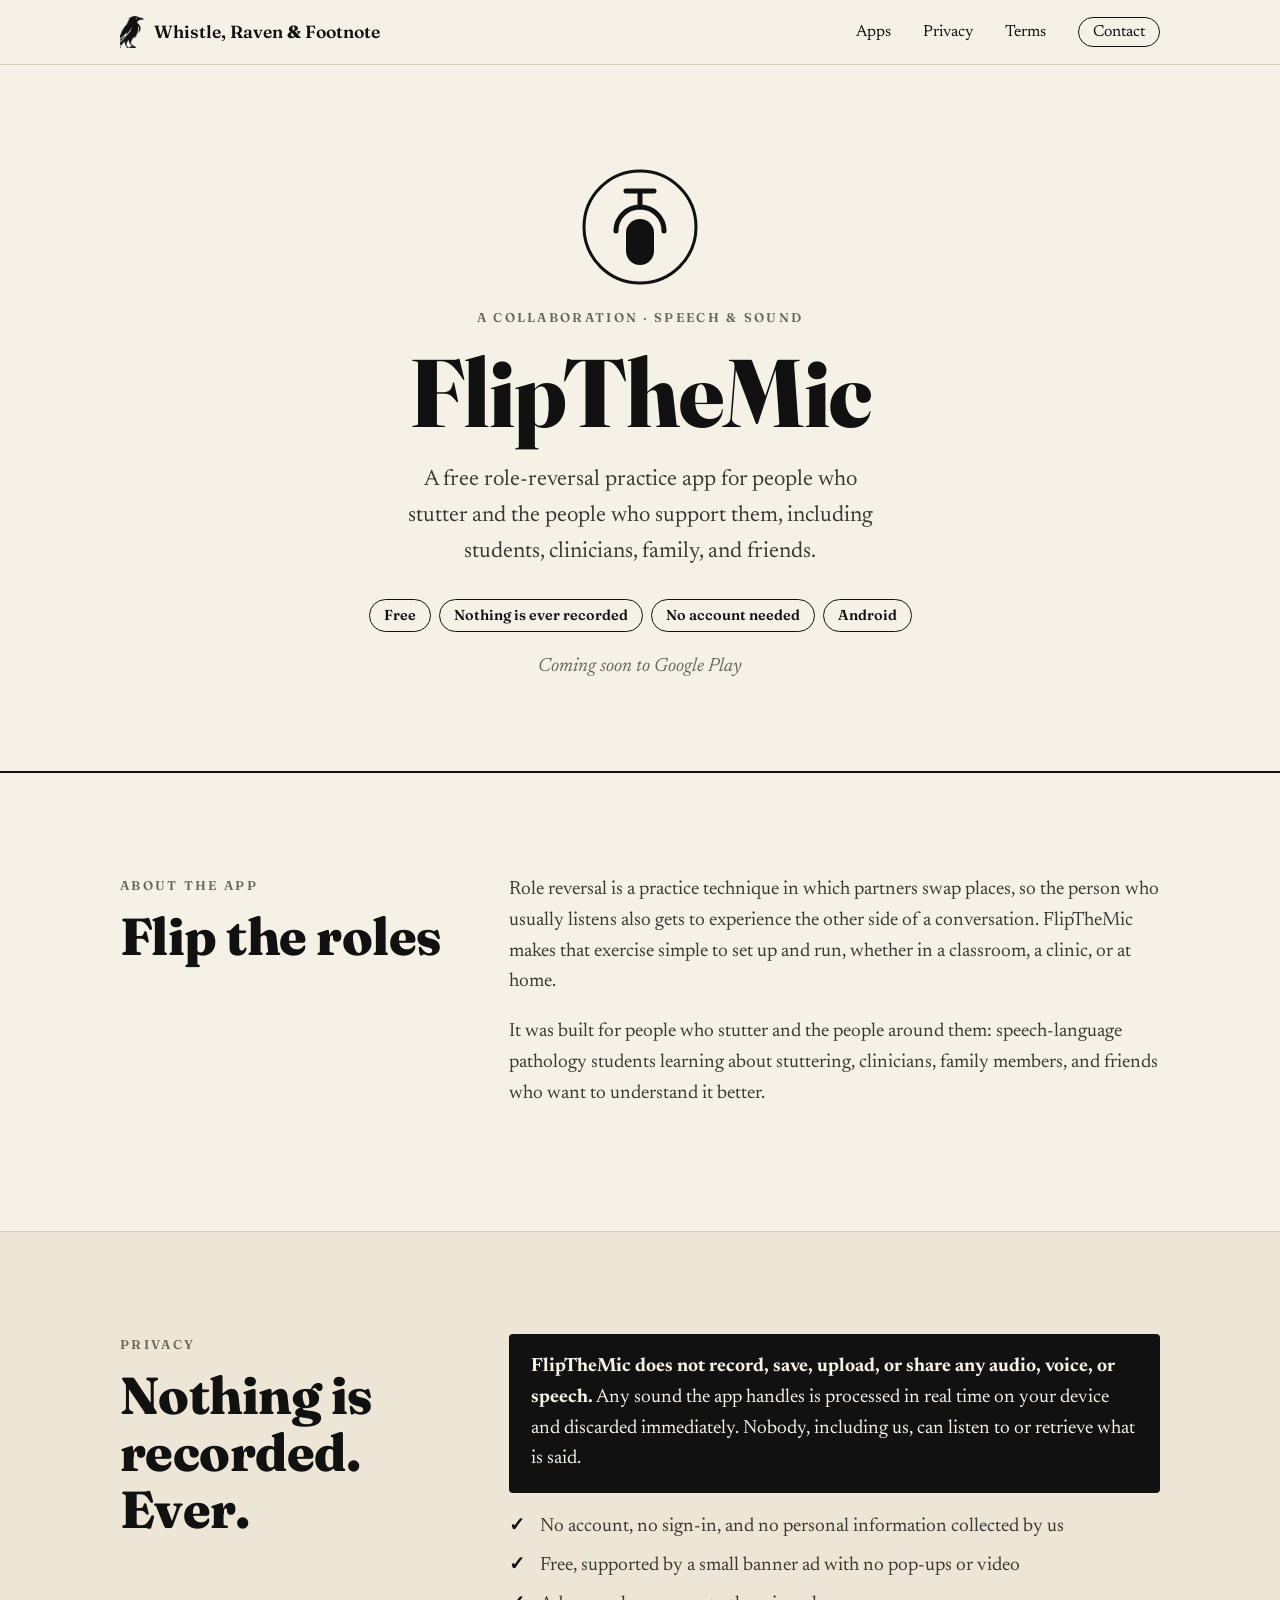
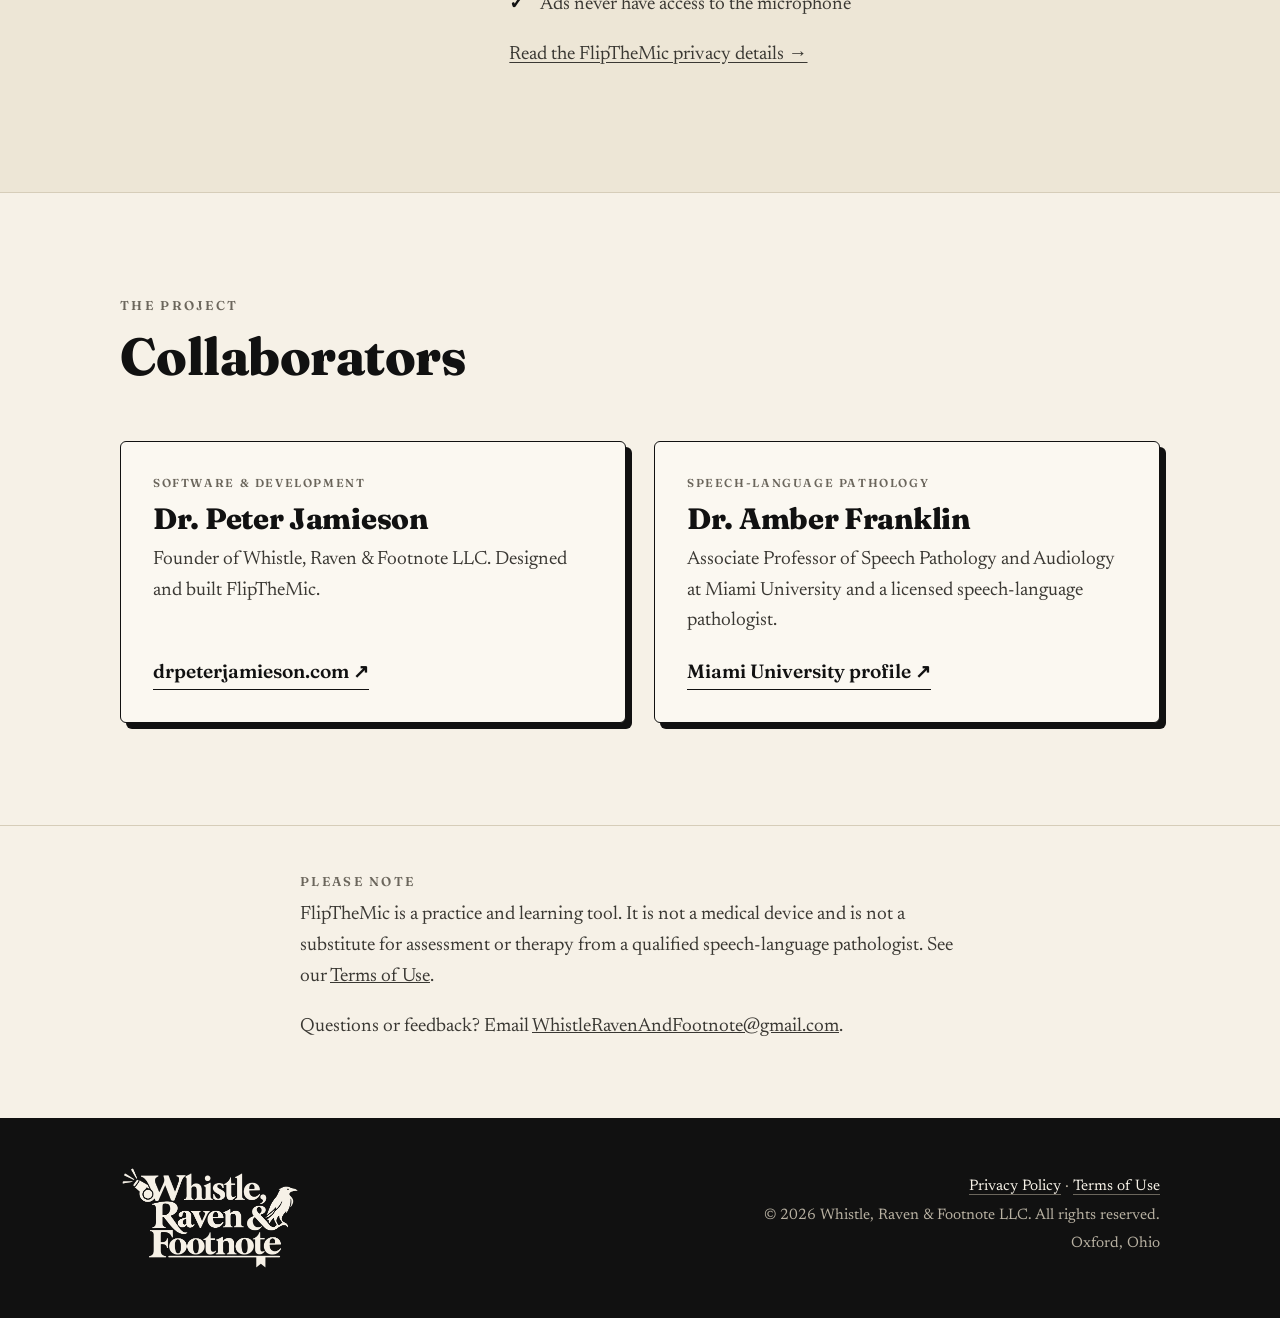
==== flipthemic.html @ cbba22b0 "Add FlipTheMic project page with collaborators Co-Authored-By: Claude Opus 5.5 <noreply@anthropic.co" ====
<!doctype html>
<html lang="en">
<head>
  <meta charset="utf-8">
  <meta name="viewport" content="width=device-width, initial-scale=1">
  <title>FlipTheMic · Whistle, Raven &amp; Footnote</title>
  <meta name="description" content="FlipTheMic is a free role-reversal practice app for people who stutter and the people who support them, built by Dr. Peter Jamieson in collaboration with Dr. Amber Franklin of Miami University.">
  <link rel="canonical" href="https://whistleravenandfootnote.com/flipthemic">
  <meta name="theme-color" content="#f6f1e7">
  <meta property="og:type" content="website">
  <meta property="og:title" content="FlipTheMic">
  <meta property="og:description" content="A free role-reversal practice app for people who stutter and the people who support them. Nothing is ever recorded.">
  <meta property="og:url" content="https://whistleravenandfootnote.com/flipthemic">
  <meta property="og:image" content="https://whistleravenandfootnote.com/assets/og-image.png">
  <link rel="icon" type="image/png" href="/assets/favicon.png">
  <link rel="apple-touch-icon" href="/assets/apple-touch-icon.png">
  <link rel="preconnect" href="https://fonts.googleapis.com">
  <link rel="preconnect" href="https://fonts.gstatic.com" crossorigin>
  <link href="https://fonts.googleapis.com/css2?family=Fraunces:opsz,wght@9..144,400;9..144,600;9..144,800&family=Newsreader:ital,opsz,wght@0,6..72,400;0,6..72,500;1,6..72,400&display=swap" rel="stylesheet">
  <link rel="stylesheet" href="/styles.css">
</head>
<body>
  <a class="skip" href="#main">Skip to content</a>

  <header class="masthead">
    <div class="wrap masthead__inner">
      <a class="brand" href="/" aria-label="Whistle, Raven &amp; Footnote — home">
        <img src="/assets/raven.png" alt="" width="26" height="35">
        <span>Whistle, Raven <em>&amp;</em> Footnote</span>
      </a>
      <nav aria-label="Primary">
        <ul>
          <li class="nav-hide-sm"><a href="/#apps">Apps</a></li>
          <li><a href="/privacy">Privacy</a></li>
          <li><a href="/terms">Terms</a></li>
          <li><a href="/#contact" class="nav-cta">Contact</a></li>
        </ul>
      </nav>
    </div>
  </header>

  <main id="main">
    <!-- Hero -->
    <section class="product-hero">
      <div class="wrap product-hero__inner">
        <div class="product-hero__mark" aria-hidden="true">
          <svg viewBox="0 0 120 120" width="120" height="120">
            <circle cx="60" cy="60" r="56" fill="none" stroke="currentColor" stroke-width="3"/>
            <g transform="rotate(180 60 60)">
              <rect x="46" y="22" width="28" height="46" rx="14" fill="currentColor"/>
              <path d="M36 56 a24 24 0 0 0 48 0" fill="none" stroke="currentColor" stroke-width="5" stroke-linecap="round"/>
              <line x1="60" y1="80" x2="60" y2="94" stroke="currentColor" stroke-width="5" stroke-linecap="round"/>
              <line x1="46" y1="96" x2="74" y2="96" stroke="currentColor" stroke-width="5" stroke-linecap="round"/>
            </g>
          </svg>
        </div>
        <p class="section-label">A collaboration &middot; Speech &amp; sound</p>
        <h1>FlipTheMic</h1>
        <p class="product-hero__lede">A free role-reversal practice app for people who stutter and the people who support them, including students, clinicians, family, and friends.</p>
        <ul class="badges" aria-label="Key facts">
          <li>Free</li>
          <li>Nothing is ever recorded</li>
          <li>No account needed</li>
          <li>Android</li>
        </ul>
        <p class="product-hero__status">Coming soon to Google Play</p>
      </div>
    </section>

    <!-- About -->
    <section class="product-section" aria-labelledby="about-h">
      <div class="wrap product-cols">
        <div>
          <p class="section-label">About the app</p>
          <h2 id="about-h">Flip the roles</h2>
        </div>
        <div class="product-copy">
          <p>Role reversal is a practice technique in which partners swap places, so the person who usually listens also gets to experience the other side of a conversation. FlipTheMic makes that exercise simple to set up and run, whether in a classroom, a clinic, or at home.</p>
          <p>It was built for people who stutter and the people around them: speech-language pathology students learning about stuttering, clinicians, family members, and friends who want to understand it better.</p>
        </div>
      </div>
    </section>

    <!-- Privacy promise -->
    <section class="product-section product-section--tint" aria-labelledby="privacy-h">
      <div class="wrap product-cols">
        <div>
          <p class="section-label">Privacy</p>
          <h2 id="privacy-h">Nothing is recorded. Ever.</h2>
        </div>
        <div class="product-copy">
          <p class="callout"><strong>FlipTheMic does not record, save, upload, or share any audio, voice, or speech.</strong> Any sound the app handles is processed in real time on your device and discarded immediately. Nobody, including us, can listen to or retrieve what is said.</p>
          <ul class="checklist">
            <li>No account, no sign-in, and no personal information collected by us</li>
            <li>Free, supported by a small banner ad with no pop-ups or video</li>
            <li>Ads never have access to the microphone</li>
          </ul>
          <p><a href="/privacy#flipthemic">Read the FlipTheMic privacy details &rarr;</a></p>
        </div>
      </div>
    </section>

    <!-- Collaborators -->
    <section class="product-section" id="collaborators" aria-labelledby="collab-h">
      <div class="wrap">
        <header class="section-head">
          <p class="section-label">The project</p>
          <h2 id="collab-h">Collaborators</h2>
        </header>
        <div class="people">
          <article class="person">
            <p class="app__tag">Software &amp; development</p>
            <h3>Dr. Peter Jamieson</h3>
            <p>Founder of Whistle, Raven &amp; Footnote LLC. Designed and built FlipTheMic.</p>
            <a class="person__link" href="https://drpeterjamieson.com" rel="noopener">drpeterjamieson.com <span aria-hidden="true">&#8599;</span></a>
          </article>
          <article class="person">
            <p class="app__tag">Speech-language pathology</p>
            <h3>Dr. Amber Franklin</h3>
            <p>Associate Professor of Speech Pathology and Audiology at Miami University and a licensed speech-language pathologist.</p>
            <a class="person__link" href="https://miamioh.edu/profiles/cas/amber-franklin.html" rel="noopener">Miami University profile <span aria-hidden="true">&#8599;</span></a>
          </article>
        </div>
      </div>
    </section>

    <!-- Note -->
    <section class="product-section product-section--note" aria-labelledby="note-h">
      <div class="wrap legal__wrap">
        <h2 id="note-h" class="section-label">Please note</h2>
        <p>FlipTheMic is a practice and learning tool. It is not a medical device and is not a substitute for assessment or therapy from a qualified speech-language pathologist. See our <a href="/terms#flipthemic">Terms of Use</a>.</p>
        <p>Questions or feedback? Email <a href="mailto:WhistleRavenAndFootnote@gmail.com?subject=FlipTheMic">WhistleRavenAndFootnote<wbr>@gmail.com</a>.</p>
      </div>
    </section>
  </main>

  <footer class="site-footer">
    <div class="wrap site-footer__inner">
      <a href="/"><img src="/assets/logo-light.png" alt="Whistle, Raven &amp; Footnote" class="site-footer__logo" width="1424" height="826" loading="lazy"></a>
      <div class="site-footer__meta">
        <p class="site-footer__links"><a href="/privacy">Privacy Policy</a> &middot; <a href="/terms">Terms of Use</a></p>
        <p>&copy; 2026 Whistle, Raven &amp; Footnote LLC. All rights reserved.</p>
        <p>Oxford, Ohio</p>
      </div>
    </div>
  </footer>
</body>
</html>
---- styles.css ----
/* Whistle, Raven & Footnote — ink on paper */
:root {
  --paper: #f6f1e7;
  --paper-2: #ede6d6;
  --ink: #111111;
  --ink-2: #3a3833;
  --muted: #6b665c;
  --rule: #d6cdb9;
  --display: "Fraunces", "Cooper Black", Georgia, serif;
  --body: "Newsreader", Georgia, "Times New Roman", serif;
  --wrap: 1120px;
  --gutter: clamp(16px, 4vw, 40px);
}

*, *::before, *::after { box-sizing: border-box; }
html { scroll-behavior: smooth; scroll-padding-top: 80px; }
body {
  margin: 0;
  background: var(--paper);
  color: var(--ink);
  font-family: var(--body);
  font-size: clamp(1.06rem, 0.98rem + 0.3vw, 1.2rem);
  line-height: 1.6;
  -webkit-font-smoothing: antialiased;
  text-rendering: optimizeLegibility;
}
img { max-width: 100%; height: auto; display: block; }
a { color: inherit; }
h1, h2, h3 { font-family: var(--display); line-height: 1.1; margin: 0; font-weight: 800; letter-spacing: -0.01em; }
h2 { font-size: clamp(2rem, 1.5rem + 2.2vw, 3.25rem); }
h3 { font-size: 1.4rem; font-weight: 600; }
p { margin: 0 0 1em; }
::selection { background: var(--ink); color: var(--paper); }

.wrap { max-width: var(--wrap); margin: 0 auto; padding: 0 var(--gutter); }

.skip { position: absolute; left: -999px; top: 8px; background: var(--ink); color: var(--paper); padding: 8px 14px; z-index: 100; }
.skip:focus { left: 8px; }
:focus-visible { outline: 2px solid var(--ink); outline-offset: 3px; }

/* Masthead */
.masthead {
  position: sticky; top: 0; z-index: 10;
  background: color-mix(in srgb, var(--paper) 92%, transparent);
  backdrop-filter: blur(6px);
  border-bottom: 1px solid var(--rule);
}
.masthead__inner { display: flex; align-items: center; justify-content: space-between; gap: 16px; min-height: 64px; }
.brand { display: flex; align-items: center; gap: 10px; text-decoration: none; font-family: var(--display); font-weight: 600; font-size: 1.1rem; white-space: nowrap; }
.brand img { width: 24px; height: auto; }
.brand em { font-style: normal; font-weight: 800; }
nav ul { list-style: none; display: flex; gap: clamp(12px, 2.5vw, 32px); margin: 0; padding: 0; align-items: center; }
nav a { text-decoration: none; font-size: 1rem; position: relative; }
nav a:not(.nav-cta)::after { content: ""; position: absolute; left: 0; right: 0; bottom: -3px; height: 1.5px; background: var(--ink); transform: scaleX(0); transform-origin: left; transition: transform .25s ease; }
nav a:not(.nav-cta):hover::after { transform: scaleX(1); }
.nav-cta { border: 1.5px solid var(--ink); padding: 6px 14px; border-radius: 999px; transition: background .2s, color .2s; }
.nav-cta:hover { background: var(--ink); color: var(--paper); }

/* Hero */
.hero { padding: clamp(48px, 9vw, 120px) 0 clamp(56px, 9vw, 112px); text-align: center; }
.eyebrow { font-family: var(--display); text-transform: uppercase; letter-spacing: .18em; font-size: .8rem; color: var(--muted); margin-bottom: clamp(20px, 4vw, 40px); }
.hero__logo { margin: 0 auto; max-width: 760px; }
.hero__logo img { width: 100%; animation: ink-in 1s ease both; }
.hero__lede { max-width: 38ch; margin: clamp(28px, 5vw, 48px) auto 0; font-size: clamp(1.2rem, 1rem + 0.8vw, 1.5rem); color: var(--ink-2); }
.hero__actions { display: flex; flex-wrap: wrap; gap: 12px; justify-content: center; margin-top: 32px; }
@keyframes ink-in { from { opacity: 0; filter: blur(4px); transform: translateY(6px); } to { opacity: 1; filter: none; transform: none; } }

/* Buttons */
.btn { display: inline-block; font-family: var(--display); font-weight: 600; font-size: 1rem; text-decoration: none; padding: 14px 26px; border-radius: 999px; border: 1.5px solid var(--ink); transition: transform .15s ease, background .2s, color .2s; }
.btn:hover { transform: translateY(-2px); }
.btn--ink { background: var(--ink); color: var(--paper); }
.btn--ghost:hover { background: var(--ink); color: var(--paper); }
.btn--paper { background: var(--paper); color: var(--ink); border-color: var(--paper); overflow-wrap: anywhere; max-width: 100%; }

/* Footnote refs */
.fn-ref { font-size: .62em; line-height: 0; margin-left: 1px; }
.fn-ref a { text-decoration: none; font-family: var(--display); font-weight: 600; padding: 0 2px; border-bottom: 1px solid currentColor; }

/* Section chrome */
.section-label { font-family: var(--display); text-transform: uppercase; letter-spacing: .18em; font-size: .8rem; font-weight: 600; color: var(--muted); margin: 0 0 12px; }
.section-label--light { color: #b8b1a2; }
.section-head { margin-bottom: clamp(32px, 5vw, 56px); }

/* Trio */
.trio { border-top: 2px solid var(--ink); border-bottom: 1px solid var(--rule); padding: clamp(40px, 6vw, 72px) 0; }
.trio .section-label { text-align: center; margin-bottom: 32px; }
.trio__grid { list-style: none; margin: 0; padding: 0; display: grid; grid-template-columns: repeat(3, 1fr); }
.trio__item { padding: 8px clamp(16px, 3vw, 40px); text-align: center; }
.trio__item + .trio__item { border-left: 1px solid var(--rule); }
.numeral { display: block; font-family: var(--display); font-style: italic; color: var(--muted); margin-bottom: 6px; }
.trio__item h3 { font-size: clamp(1.8rem, 1.4rem + 1.2vw, 2.4rem); font-weight: 800; margin-bottom: 12px; }
.trio__item p { color: var(--ink-2); margin: 0; }

/* Services */
.services { padding: clamp(64px, 10vw, 128px) 0; }
.services__list { display: grid; grid-template-columns: repeat(2, 1fr); gap: 0; border-top: 1px solid var(--ink); }
.service { padding: 32px clamp(0px, 2vw, 32px) 32px 0; border-bottom: 1px solid var(--rule); }
.service:nth-child(even) { padding-left: clamp(16px, 3vw, 40px); border-left: 1px solid var(--rule); }
.service h3 { margin-bottom: 10px; }
.service p { color: var(--ink-2); margin: 0; max-width: 46ch; }

/* Approach */
.approach { background: var(--paper-2); padding: clamp(64px, 10vw, 128px) 0; border-top: 1px solid var(--rule); border-bottom: 1px solid var(--rule); }
.steps { list-style: none; counter-reset: step; margin: 0; padding: 0; display: grid; grid-template-columns: repeat(4, 1fr); gap: clamp(20px, 3vw, 40px); }
.steps li { counter-increment: step; border-top: 2px solid var(--ink); padding-top: 18px; }
.steps li::before { content: counter(step, decimal-leading-zero); display: block; font-family: var(--display); font-weight: 800; font-size: 2.6rem; line-height: 1; margin-bottom: 12px; }
.steps h3 { margin-bottom: 8px; }
.steps p { color: var(--ink-2); margin: 0; font-size: .98em; }

/* Founder */
.founder { padding: clamp(64px, 10vw, 128px) 0; }
.founder__inner { display: grid; grid-template-columns: minmax(120px, 260px) 1fr; gap: clamp(32px, 6vw, 88px); align-items: center; }
.founder__mark { justify-self: center; }
.founder__mark img { width: clamp(120px, 18vw, 220px); }
.founder h2 { margin-bottom: 20px; }
.founder p { max-width: 58ch; color: var(--ink-2); }
.founder__sig { font-style: italic; color: var(--muted); }

/* Contact */
.contact { background: var(--ink); color: var(--paper); padding: clamp(64px, 10vw, 120px) 0; text-align: center; }
.contact h2 { margin-bottom: 16px; }
.contact p { color: #d8d1c2; max-width: 46ch; margin-left: auto; margin-right: auto; }
.contact .btn { margin-top: 16px; }
.contact__loc { margin-top: 28px; font-size: .95rem; color: #9d968a !important; }

/* Footnotes */
.footnotes { padding: 40px 0; font-size: .95rem; color: var(--muted); }
.footnotes ol { margin: 0; padding-left: 1.4em; border-top: 1px solid var(--muted); padding-top: 18px; max-width: 64ch; }
.footnotes li { margin-bottom: 6px; }
.footnotes li:target { color: var(--ink); background: var(--paper-2); }
.footnotes a { text-decoration: none; }

/* Footer */
.site-footer { background: var(--ink); color: #b8b1a2; padding: 48px 0; font-size: .95rem; }
.site-footer__inner { display: flex; align-items: center; justify-content: space-between; gap: 24px; flex-wrap: wrap; }
.site-footer__logo { width: 180px; }
.site-footer__meta { text-align: right; }
.site-footer__meta p { margin: 0 0 4px; }

/* Responsive */
@media (max-width: 860px) {
  .steps { grid-template-columns: repeat(2, 1fr); }
}
@media (max-width: 720px) {
  .nav-hide-sm { display: none; }
  nav ul { gap: 14px; }
  .trio__grid { grid-template-columns: 1fr; }
  .trio__item + .trio__item { border-left: 0; border-top: 1px solid var(--rule); padding-top: 28px; margin-top: 20px; }
  .services__list { grid-template-columns: 1fr; }
  .service, .service:nth-child(even) { padding-left: 0; padding-right: 0; border-left: 0; }
  .founder__inner { grid-template-columns: 1fr; text-align: center; }
  .founder p { margin-left: auto; margin-right: auto; }
  .site-footer__inner { flex-direction: column; text-align: center; }
  .site-footer__meta { text-align: center; }
}
@media (max-width: 480px) {
  .steps { grid-template-columns: 1fr; }
  .brand span { font-size: .95rem; }
}
@media (prefers-reduced-motion: reduce) {
  html { scroll-behavior: auto; }
  *, *::before, *::after { animation: none !important; transition: none !important; }
}

/* Footer links */
.site-footer__links a { color: var(--paper); text-decoration: none; border-bottom: 1px solid #6b665c; }
.site-footer__links a:hover { border-color: var(--paper); }
.site-footer a img { display: block; }

/* Legal pages */
nav a[aria-current="page"]::after { transform: scaleX(1); }
.legal { padding: clamp(40px, 7vw, 88px) 0 clamp(56px, 8vw, 96px); }
.legal__wrap { max-width: 760px; }
.legal__head { border-bottom: 2px solid var(--ink); padding-bottom: 24px; margin-bottom: 32px; }
.legal h1 { font-size: clamp(2.4rem, 1.8rem + 3vw, 4rem); margin-bottom: 12px; }
.legal__date { color: var(--muted); font-style: italic; margin: 0; }
.legal h2 { font-size: clamp(1.4rem, 1.2rem + 0.8vw, 1.8rem); margin: 0 0 14px; }
.legal h3 { font-size: 1.2rem; margin: 26px 0 8px; }
.legal section { padding-top: 36px; margin-top: 36px; border-top: 1px solid var(--rule); }
.legal p, .legal li { color: var(--ink-2); }
.legal ul, .legal ol { padding-left: 1.3em; margin: 0 0 1em; }
.legal li { margin-bottom: 6px; }
.legal a { text-decoration-thickness: 1px; text-underline-offset: 3px; }
.legal address { font-style: normal; color: var(--ink-2); line-height: 1.8; }
.legal__summary { background: var(--paper-2); border: 1px solid var(--rule); border-left: 4px solid var(--ink); padding: 24px clamp(18px, 3vw, 32px) 12px; margin-bottom: 32px; }
.legal__summary h2 { font-size: 1.3rem; }
.legal__toc ol { columns: 2; column-gap: 32px; }
.legal__toc li { break-inside: avoid; }
.legal__toc a { text-decoration: none; border-bottom: 1px solid var(--rule); }
.legal__toc a:hover { border-color: var(--ink); }
.callout { background: var(--ink); color: var(--paper) !important; padding: 18px 22px; border-radius: 4px; }
.callout strong { color: var(--paper); }
.caps { font-size: .95em; }
@media (max-width: 560px) { .legal__toc ol { columns: 1; } }

/* Apps */
.apps { padding: clamp(64px, 10vw, 128px) 0; }
.section-sub { color: var(--muted); font-style: italic; margin: 10px 0 0; }
.apps__grid { display: grid; grid-template-columns: repeat(3, 1fr); gap: clamp(16px, 2.5vw, 28px); }
.app { display: flex; flex-direction: column; background: #fbf8f1; border: 1.5px solid var(--ink); border-radius: 6px; padding: clamp(22px, 2.5vw, 30px); box-shadow: 6px 6px 0 var(--ink); transition: transform .2s ease, box-shadow .2s ease; }
.app:hover { transform: translate(-2px, -2px); box-shadow: 8px 8px 0 var(--ink); }
.app__tag { font-family: var(--display); text-transform: uppercase; letter-spacing: .14em; font-size: .72rem; font-weight: 600; color: var(--muted); margin-bottom: 10px; }
.app h3 { font-size: clamp(1.5rem, 1.2rem + 0.8vw, 1.9rem); font-weight: 800; margin-bottom: 12px; }
.app > p { color: var(--ink-2); }
.app__facts { list-style: none; padding: 14px 0 0; margin: auto 0 14px; border-top: 1px solid var(--rule); font-size: .95em; }
.app__facts li { padding-left: 1.2em; position: relative; margin-bottom: 4px; color: var(--ink-2); }
.app__facts li::before { content: "\2014"; position: absolute; left: 0; color: var(--muted); }
.app__links { margin: 0; font-size: .92rem; color: var(--muted); }
.app__links a { color: var(--ink); text-underline-offset: 3px; }

/* Legal strip */
.legal-strip { padding: clamp(40px, 6vw, 64px) 0 0; }
.legal-strip__links { display: grid; grid-template-columns: 1fr 1fr; gap: 16px; }
.legal-strip__links a { display: block; text-decoration: none; border: 1px solid var(--rule); border-left: 4px solid var(--ink); padding: 18px 22px; background: var(--paper-2); transition: border-color .2s, background .2s; }
.legal-strip__links a:hover { background: #e6dcc6; }
.legal-strip__links strong { display: block; font-family: var(--display); font-size: 1.2rem; margin-bottom: 4px; }
.legal-strip__links strong::after { content: " \2192"; }
.legal-strip__links span { color: var(--ink-2); font-size: .95em; }

@media (max-width: 900px) { .apps__grid { grid-template-columns: 1fr; max-width: 560px; margin: 0 auto; } }
@media (max-width: 600px) { .legal-strip__links { grid-template-columns: 1fr; } }
@media (max-width: 400px) { nav a { font-size: .9rem; } .brand span { display: none; } }
.app__credit { font-size: .92em; font-style: italic; color: var(--muted) !important; border-left: 2px solid var(--rule); padding-left: 12px; }
.app__credit a { color: var(--ink); text-underline-offset: 3px; }

/* Product pages */
.product-hero { padding: clamp(48px, 8vw, 104px) 0 clamp(48px, 7vw, 88px); text-align: center; border-bottom: 2px solid var(--ink); }
.product-hero__mark { color: var(--ink); display: flex; justify-content: center; margin-bottom: 20px; }
.product-hero h1 { font-size: clamp(3rem, 2rem + 6vw, 6rem); margin: 4px 0 18px; }
.product-hero__lede { max-width: 40ch; margin: 0 auto; font-size: clamp(1.15rem, 1rem + 0.6vw, 1.4rem); color: var(--ink-2); }
.badges { list-style: none; display: flex; flex-wrap: wrap; justify-content: center; gap: 8px; padding: 0; margin: 28px 0 0; }
.badges li { border: 1.5px solid var(--ink); border-radius: 999px; padding: 4px 14px; font-family: var(--display); font-weight: 600; font-size: .9rem; }
.product-hero__status { margin: 20px 0 0; color: var(--muted); font-style: italic; }
.product-section { padding: clamp(56px, 8vw, 104px) 0; }
.product-section--tint { background: var(--paper-2); border-top: 1px solid var(--rule); border-bottom: 1px solid var(--rule); }
.product-section--note { padding-top: 48px; padding-bottom: 56px; border-top: 1px solid var(--rule); }
.product-section--note p { color: var(--ink-2); }
.product-cols { display: grid; grid-template-columns: minmax(200px, 1fr) 2fr; gap: clamp(24px, 5vw, 72px); }
.product-copy p, .product-copy li { color: var(--ink-2); }
.product-copy a { text-underline-offset: 3px; }
.checklist { list-style: none; padding: 0; margin: 0 0 1em; }
.checklist li { position: relative; padding-left: 1.6em; margin-bottom: 8px; }
.checklist li::before { content: "\2713"; position: absolute; left: 0; font-weight: 700; color: var(--ink); }
.people { display: grid; grid-template-columns: 1fr 1fr; gap: clamp(16px, 2.5vw, 28px); }
.person { background: #fbf8f1; border: 1.5px solid var(--ink); border-radius: 6px; padding: clamp(22px, 2.5vw, 32px); box-shadow: 6px 6px 0 var(--ink); display: flex; flex-direction: column; }
.person h3 { font-size: clamp(1.5rem, 1.2rem + 0.8vw, 1.9rem); font-weight: 800; margin-bottom: 10px; }
.person > p:not(.app__tag) { color: var(--ink-2); }
.person__link { margin-top: auto; align-self: flex-start; font-family: var(--display); font-weight: 600; text-decoration: none; border-bottom: 1.5px solid var(--ink); padding-bottom: 2px; }
.person__link:hover { background: var(--ink); color: var(--paper); }
.app__more { margin: 0 0 10px; }
.app__more a { font-family: var(--display); font-weight: 600; text-decoration: none; border-bottom: 1.5px solid var(--ink); }
@media (max-width: 720px) {
  .product-cols, .people { grid-template-columns: 1fr; }
}
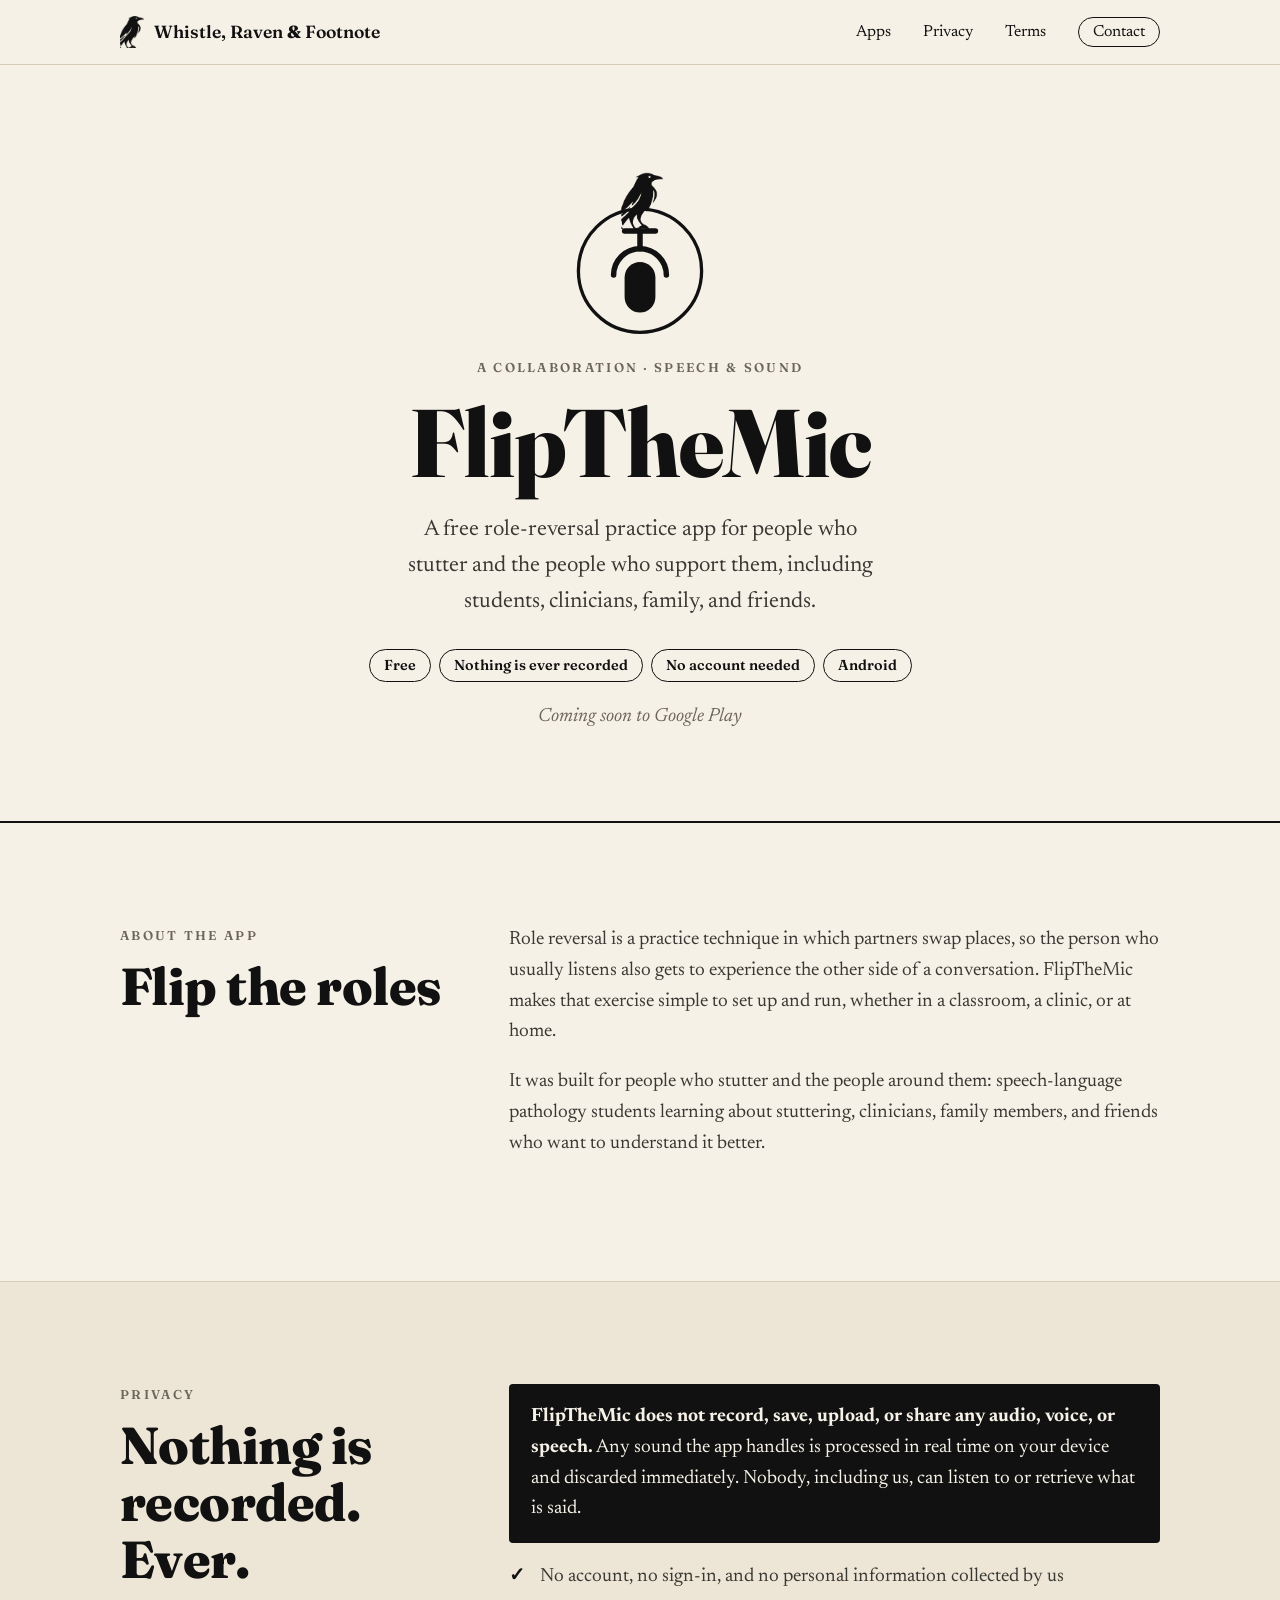
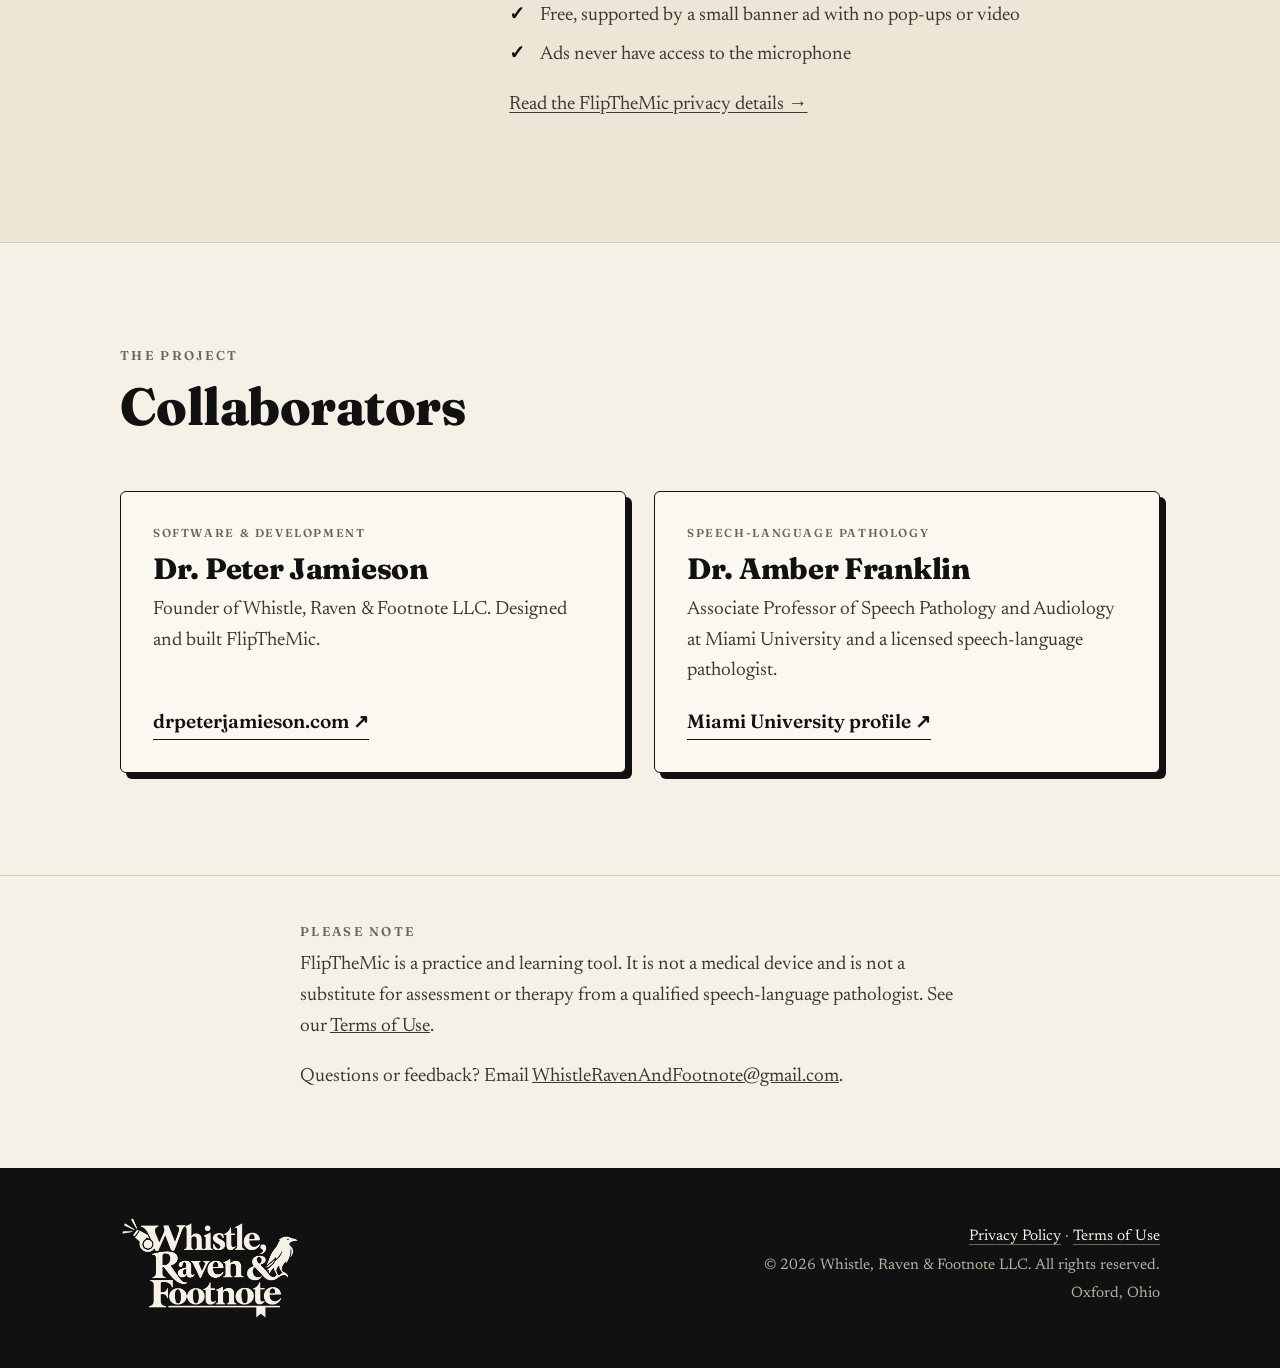
==== commit 33fdfda5: "FlipTheMic: raven perched on the mic mark Co-Authored-By: Claude Opus 5.5 <noreply@anthropic.com>" ====
--- a/flipthemic.html
+++ b/flipthemic.html
@@ -44,7 +44,7 @@
     <section class="product-hero">
       <div class="wrap product-hero__inner">
         <div class="product-hero__mark" aria-hidden="true">
-          <svg viewBox="0 0 120 120" width="120" height="120">
+          <svg viewBox="0 -34 120 154" width="132" height="170">
             <circle cx="60" cy="60" r="56" fill="none" stroke="currentColor" stroke-width="3"/>
             <g transform="rotate(180 60 60)">
               <rect x="46" y="22" width="28" height="46" rx="14" fill="currentColor"/>
@@ -52,6 +52,7 @@
               <line x1="60" y1="80" x2="60" y2="94" stroke="currentColor" stroke-width="5" stroke-linecap="round"/>
               <line x1="46" y1="96" x2="74" y2="96" stroke="currentColor" stroke-width="5" stroke-linecap="round"/>
             </g>
+          <image href="/assets/raven.png" x="43" y="-29" width="38" height="51"/>
           </svg>
         </div>
         <p class="section-label">A collaboration &middot; Speech &amp; sound</p>
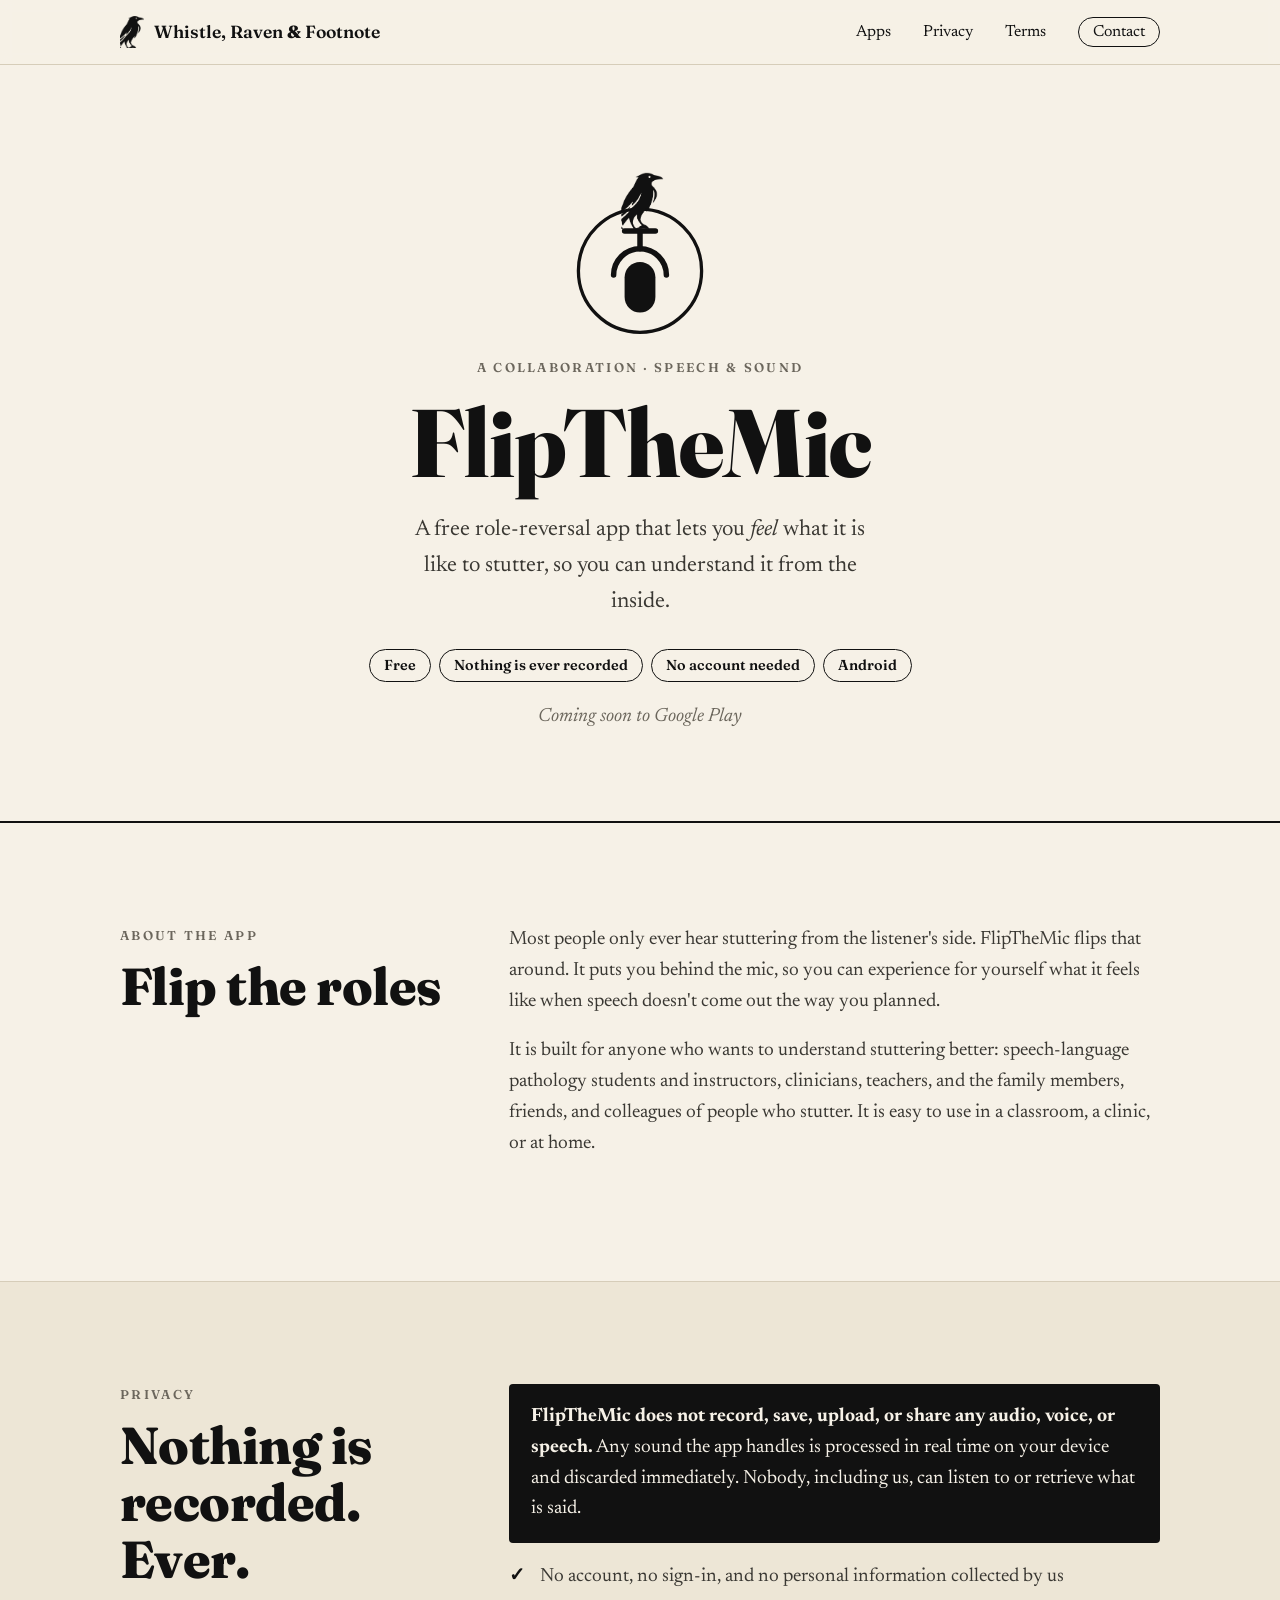
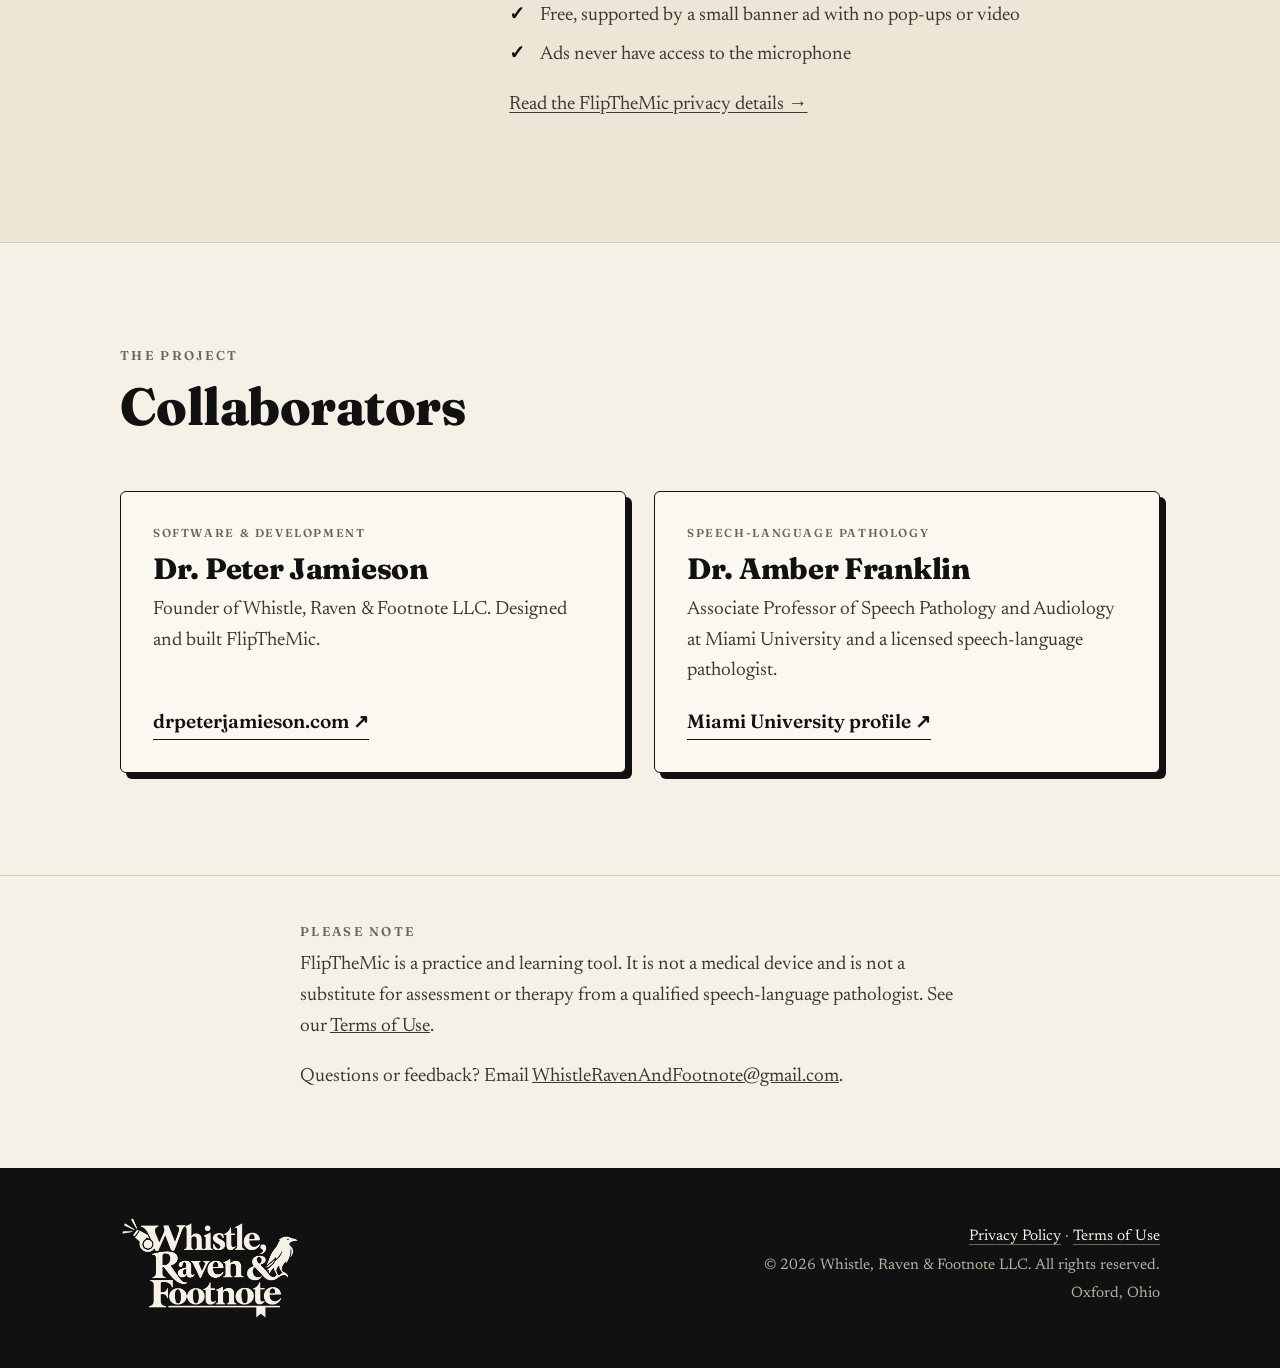
==== commit 303c110e: "FlipTheMic: describe as experiencing stuttering, not an app for people who stutter Co-Authored-By: C" ====
--- a/flipthemic.html
+++ b/flipthemic.html
@@ -4,12 +4,12 @@
   <meta charset="utf-8">
   <meta name="viewport" content="width=device-width, initial-scale=1">
   <title>FlipTheMic · Whistle, Raven &amp; Footnote</title>
-  <meta name="description" content="FlipTheMic is a free role-reversal practice app for people who stutter and the people who support them, built by Dr. Peter Jamieson in collaboration with Dr. Amber Franklin of Miami University.">
+  <meta name="description" content="FlipTheMic is a free role-reversal app that lets you experience what stuttering feels like, built by Dr. Peter Jamieson in collaboration with Dr. Amber Franklin of Miami University.">
   <link rel="canonical" href="https://whistleravenandfootnote.com/flipthemic">
   <meta name="theme-color" content="#f6f1e7">
   <meta property="og:type" content="website">
   <meta property="og:title" content="FlipTheMic">
-  <meta property="og:description" content="A free role-reversal practice app for people who stutter and the people who support them. Nothing is ever recorded.">
+  <meta property="og:description" content="A free role-reversal app that lets you feel what it is like to stutter. Nothing is ever recorded.">
   <meta property="og:url" content="https://whistleravenandfootnote.com/flipthemic">
   <meta property="og:image" content="https://whistleravenandfootnote.com/assets/og-image.png">
   <link rel="icon" type="image/png" href="/assets/favicon.png">
@@ -57,7 +57,7 @@
         </div>
         <p class="section-label">A collaboration &middot; Speech &amp; sound</p>
         <h1>FlipTheMic</h1>
-        <p class="product-hero__lede">A free role-reversal practice app for people who stutter and the people who support them, including students, clinicians, family, and friends.</p>
+        <p class="product-hero__lede">A free role-reversal app that lets you <em>feel</em> what it is like to stutter, so you can understand it from the inside.</p>
         <ul class="badges" aria-label="Key facts">
           <li>Free</li>
           <li>Nothing is ever recorded</li>
@@ -76,8 +76,8 @@
           <h2 id="about-h">Flip the roles</h2>
         </div>
         <div class="product-copy">
-          <p>Role reversal is a practice technique in which partners swap places, so the person who usually listens also gets to experience the other side of a conversation. FlipTheMic makes that exercise simple to set up and run, whether in a classroom, a clinic, or at home.</p>
-          <p>It was built for people who stutter and the people around them: speech-language pathology students learning about stuttering, clinicians, family members, and friends who want to understand it better.</p>
+          <p>Most people only ever hear stuttering from the listener's side. FlipTheMic flips that around. It puts you behind the mic, so you can experience for yourself what it feels like when speech doesn't come out the way you planned.</p>
+          <p>It is built for anyone who wants to understand stuttering better: speech-language pathology students and instructors, clinicians, teachers, and the family members, friends, and colleagues of people who stutter. It is easy to use in a classroom, a clinic, or at home.</p>
         </div>
       </div>
     </section>
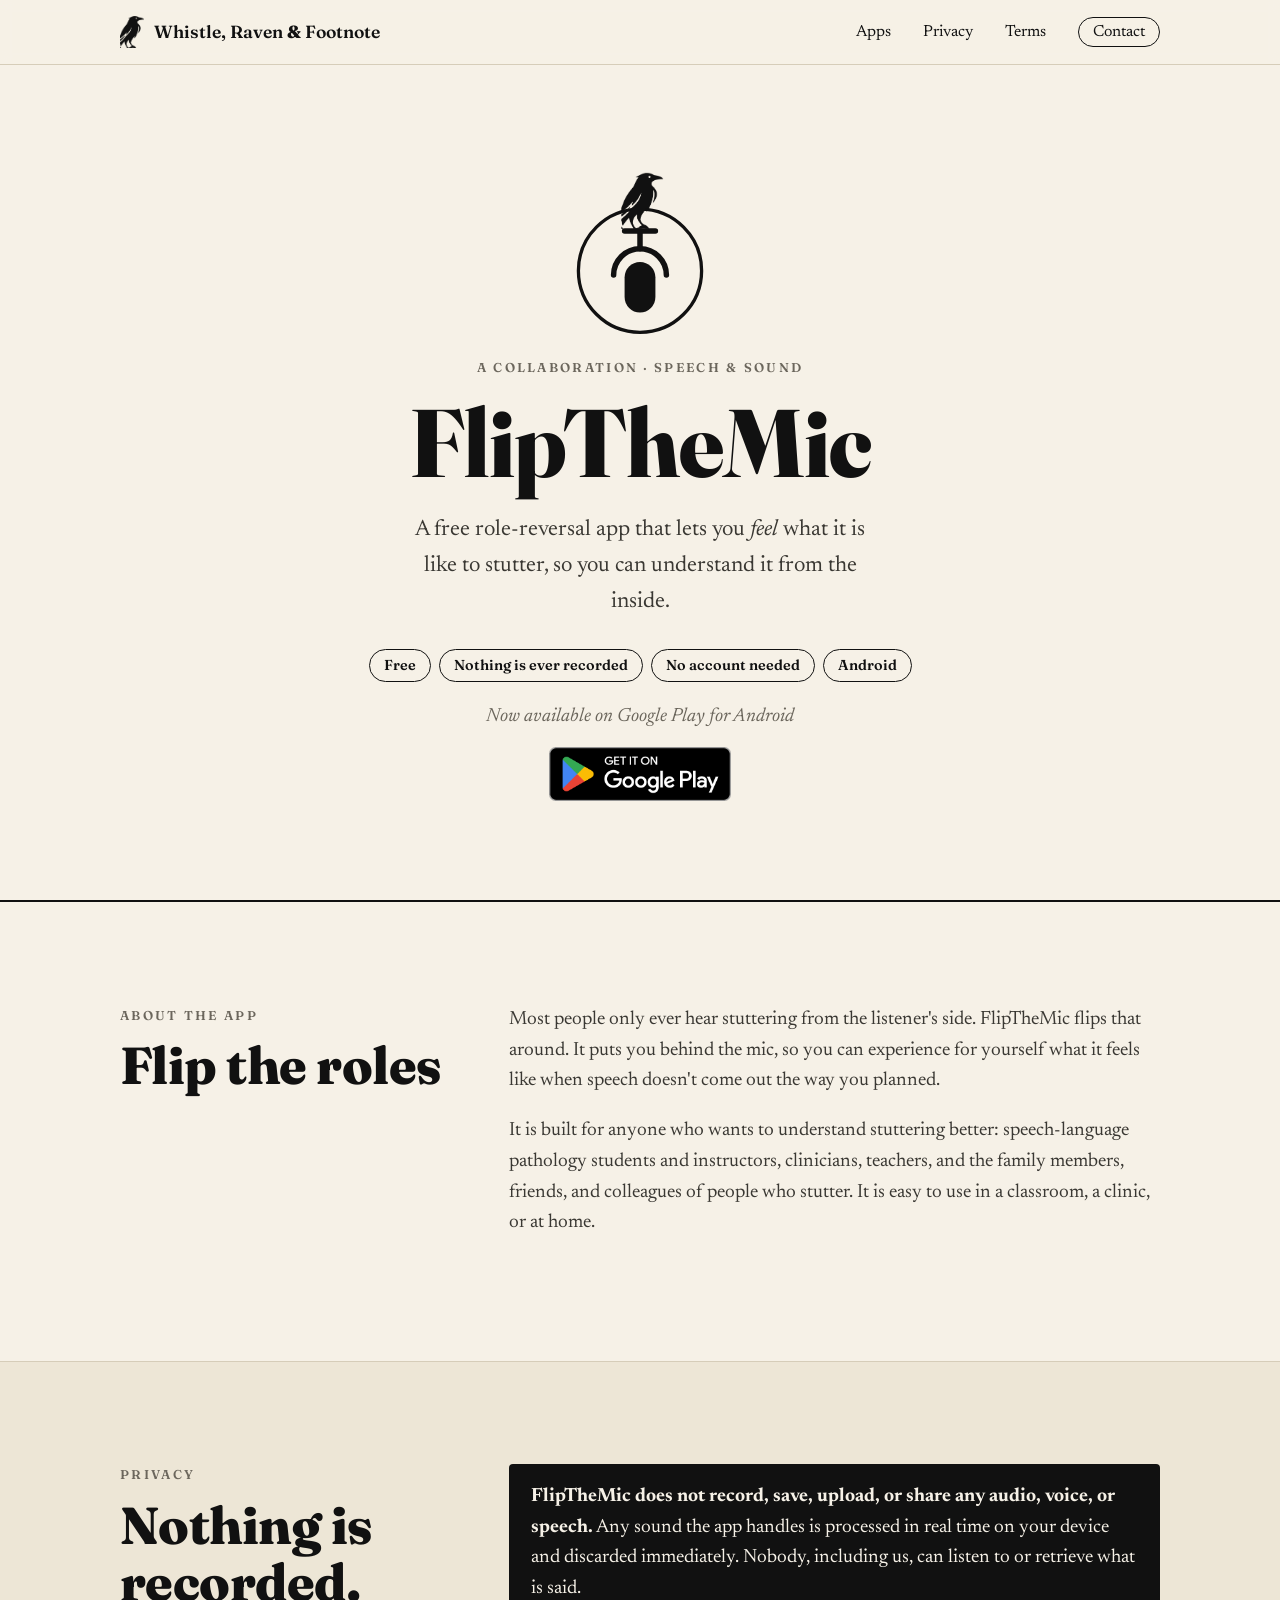
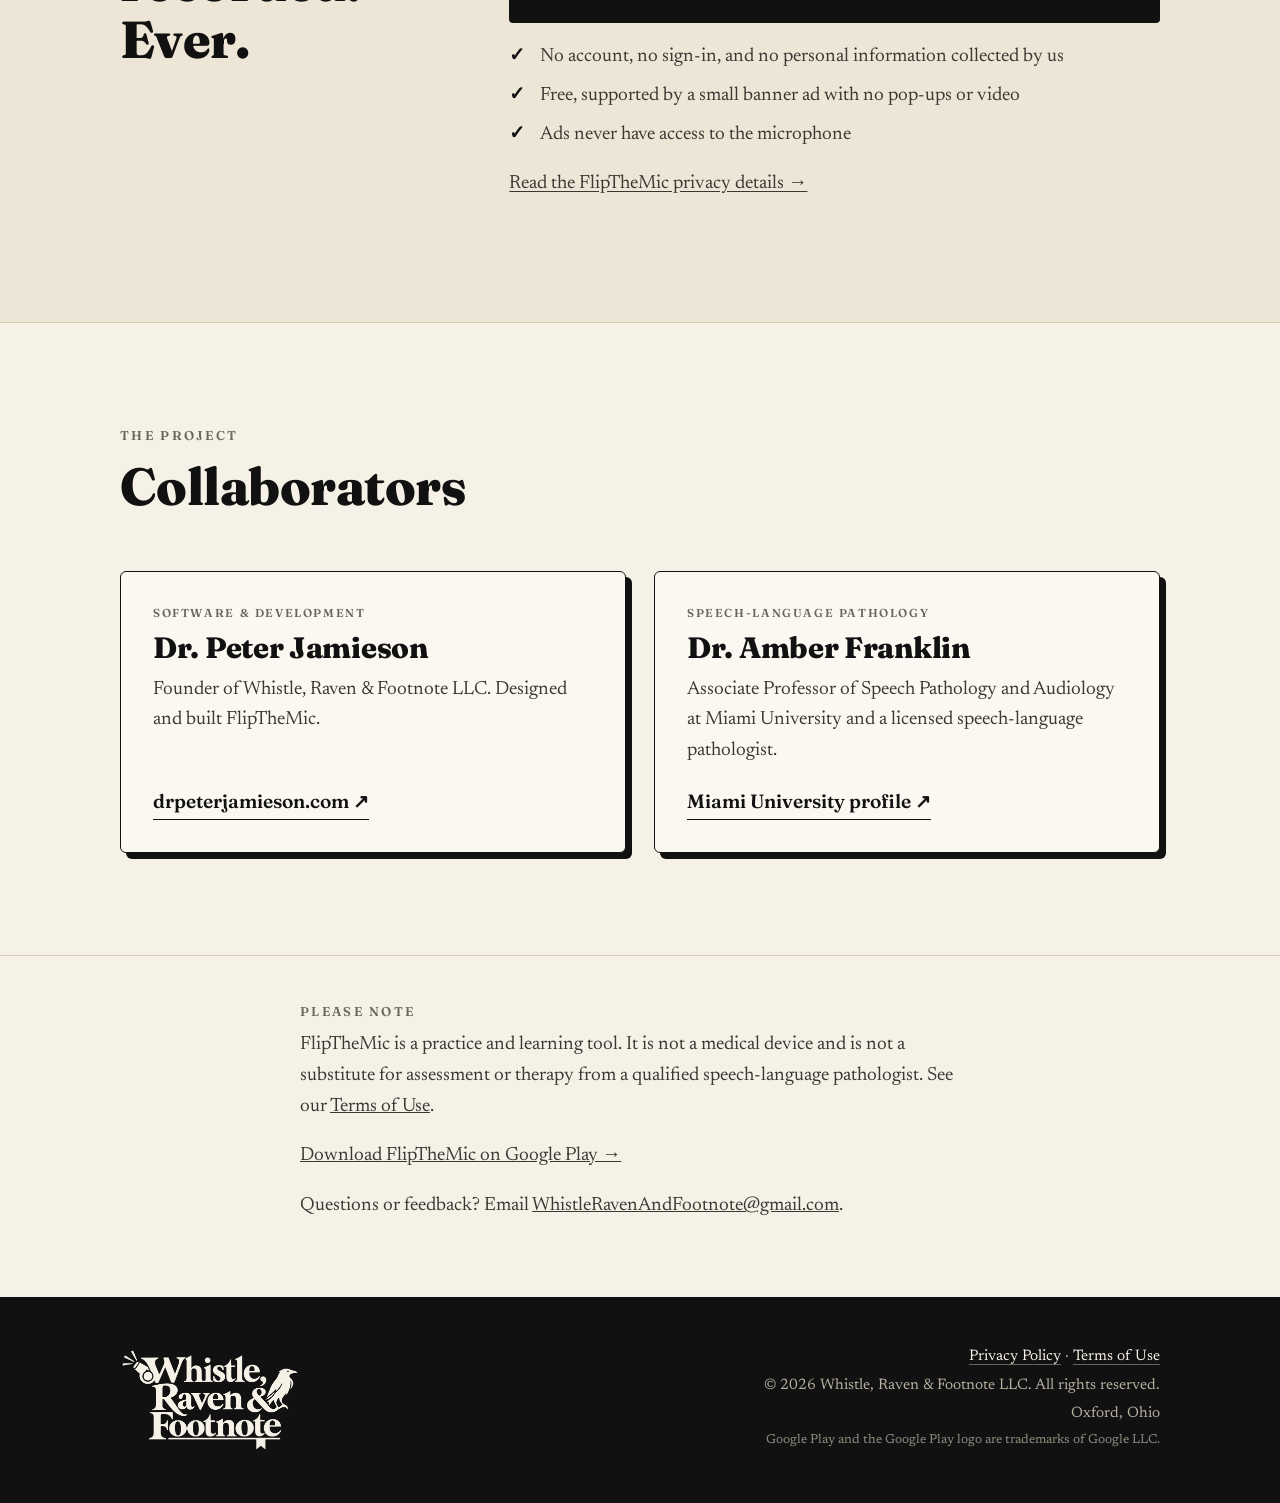
==== commit 1fe3ab7b: "FlipTheMic released: add Get it on Google Play badge and links Co-Authored-By: Claude Opus 5.5 <nore" ====
--- a/flipthemic.html
+++ b/flipthemic.html
@@ -64,7 +64,8 @@
           <li>No account needed</li>
           <li>Android</li>
         </ul>
-        <p class="product-hero__status">Coming soon to Google Play</p>
+        <p class="product-hero__status">Now available on Google Play for Android</p>
+        <a class="play-badge" href="https://play.google.com/store/apps/details?id=com.whistleravenfootnote.flipthemic" rel="noopener"><img src="/assets/google-play-badge.png" alt="Get it on Google Play" width="564" height="168"></a>
       </div>
     </section>
 
@@ -130,6 +131,7 @@
       <div class="wrap legal__wrap">
         <h2 id="note-h" class="section-label">Please note</h2>
         <p>FlipTheMic is a practice and learning tool. It is not a medical device and is not a substitute for assessment or therapy from a qualified speech-language pathologist. See our <a href="/terms#flipthemic">Terms of Use</a>.</p>
+        <p><a href="https://play.google.com/store/apps/details?id=com.whistleravenfootnote.flipthemic" rel="noopener">Download FlipTheMic on Google Play &rarr;</a></p>
         <p>Questions or feedback? Email <a href="mailto:WhistleRavenAndFootnote@gmail.com?subject=FlipTheMic">WhistleRavenAndFootnote<wbr>@gmail.com</a>.</p>
       </div>
     </section>
@@ -142,6 +144,7 @@
         <p class="site-footer__links"><a href="/privacy">Privacy Policy</a> &middot; <a href="/terms">Terms of Use</a></p>
         <p>&copy; 2026 Whistle, Raven &amp; Footnote LLC. All rights reserved.</p>
         <p>Oxford, Ohio</p>
+        <p class="site-footer__tm">Google Play and the Google Play logo are trademarks of Google LLC.</p>
       </div>
     </div>
   </footer>
--- a/styles.css
+++ b/styles.css
@@ -252,3 +252,13 @@
 @media (max-width: 720px) {
   .product-cols, .people { grid-template-columns: 1fr; }
 }
+
+/* Google Play badge */
+.play-badge { display: inline-block; line-height: 0; margin-top: 14px; border-radius: 8px; }
+.play-badge img { height: 54px; width: auto; display: block; }
+.play-badge:focus-visible { outline: 3px solid var(--ink); outline-offset: 3px; }
+.app__status { margin: 4px 0 0; font-family: var(--display); font-weight: 600; font-size: .9rem; }
+.app__play { margin: 0 0 12px; }
+.app__play .play-badge { margin-top: 6px; }
+.app__play .play-badge img { height: 46px; }
+.site-footer__tm { font-size: .8rem; opacity: .75; }
